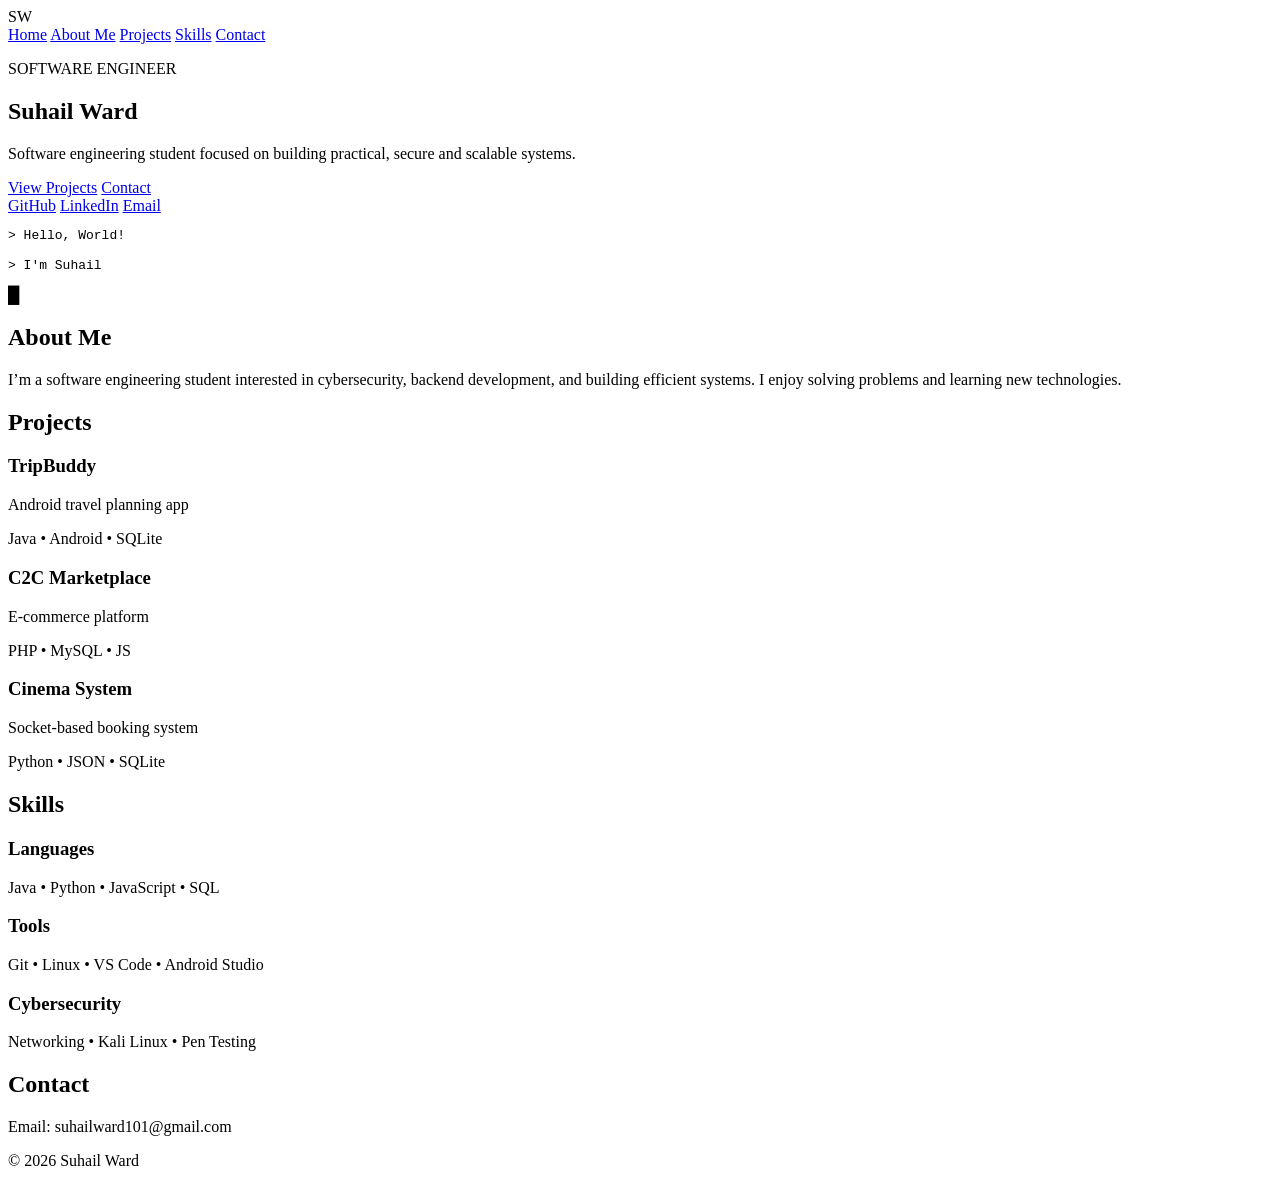
==== index.html @ 3fd97f49 "Fix navigation links and add typing effect Updated navigation links to use relative paths and added " ====
<!DOCTYPE html>
<html lang="en">
<head>
    <meta charset="UTF-8">
    <meta name="viewport" content="width=device-width, initial-scale=1.0">
    <title>Suhail Ward | Portfolio</title>
    <link rel="stylesheet" href="src/styles.css">
</head>

<body>

<header class="nav-container">

    <div class="logo">SW</div>

    <nav class="nav-links">
        <a href="#home">Home</a>
        <a href="about.html">About Me</a>
        <a href="projects.html">Projects</a>
        <a href="#skills">Skills</a>
        <a href="#contact">Contact</a>
    </nav>

</header>

<section id="home" class="hero">
    <div class="hero-text">
        <p class="role">SOFTWARE ENGINEER</p>
        <h1>Suhail Ward</h1>
        <p class="subtitle">
            Software engineering student focused on building practical, secure and scalable systems.
        </p>

        <div class="buttons">
            <a href="projects.html" class="btn primary">View Projects</a>
            <a href="#contact" class="btn">Contact</a>
        </div>

        <div class="social-links">
        <a href="https://github.com/suhailward101">GitHub</a>
        <a href="https://linkedin.com/in/kaden-suhail-ward-49b045384">LinkedIn</a>
        <a href="mailto:suhailward101@gmail.com">Email</a>
      </div>
  </div>

    <div class="hero-card">
    <pre id="terminal"></pre><span class="cursor">█</span>
</div>
</section>

<section id="about" class="section">
    <h2>About Me</h2>
    <p>
        I’m a software engineering student interested in cybersecurity, backend development,
        and building efficient systems. I enjoy solving problems and learning new technologies.
    </p>
</section>

<section id="projects" class="section">
    <h2>Projects</h2>

    <div class="grid">
        <div class="card">
            <h3>TripBuddy</h3>
            <p>Android travel planning app</p>
            <span>Java • Android • SQLite</span>
        </div>

        <div class="card">
            <h3>C2C Marketplace</h3>
            <p>E-commerce platform</p>
            <span>PHP • MySQL • JS</span>
        </div>

        <div class="card">
            <h3>Cinema System</h3>
            <p>Socket-based booking system</p>
            <span>Python • JSON • SQLite</span>
        </div>
    </div>
</section>

<section id="skills" class="section">
    <h2>Skills</h2>

    <div class="skills">
        <div>
            <h3>Languages</h3>
            <p>Java • Python • JavaScript • SQL</p>
        </div>

        <div>
            <h3>Tools</h3>
            <p>Git • Linux • VS Code • Android Studio</p>
        </div>

        <div>
            <h3>Cybersecurity</h3>
            <p>Networking • Kali Linux • Pen Testing</p>
        </div>
    </div>
</section>

<section id="contact" class="section">
    <h2>Contact</h2>
    <p>Email: suhailward101@gmail.com</p>
</section>

<footer>
    <p>© 2026 Suhail Ward</p>
</footer>
<script>
    const text = `> Hello, World!

> I'm Suhail Ward.
> Software Engineering Student.
> Building. Learning. Creating.`;

    const terminal = document.getElementById("terminal");

    let index = 0;

    function typeText() {
        if (index < text.length) {
            terminal.textContent += text.charAt(index);
            index++;
            setTimeout(typeText, 45);
        }
    }

    typeText();
</script>
</body>
</html>
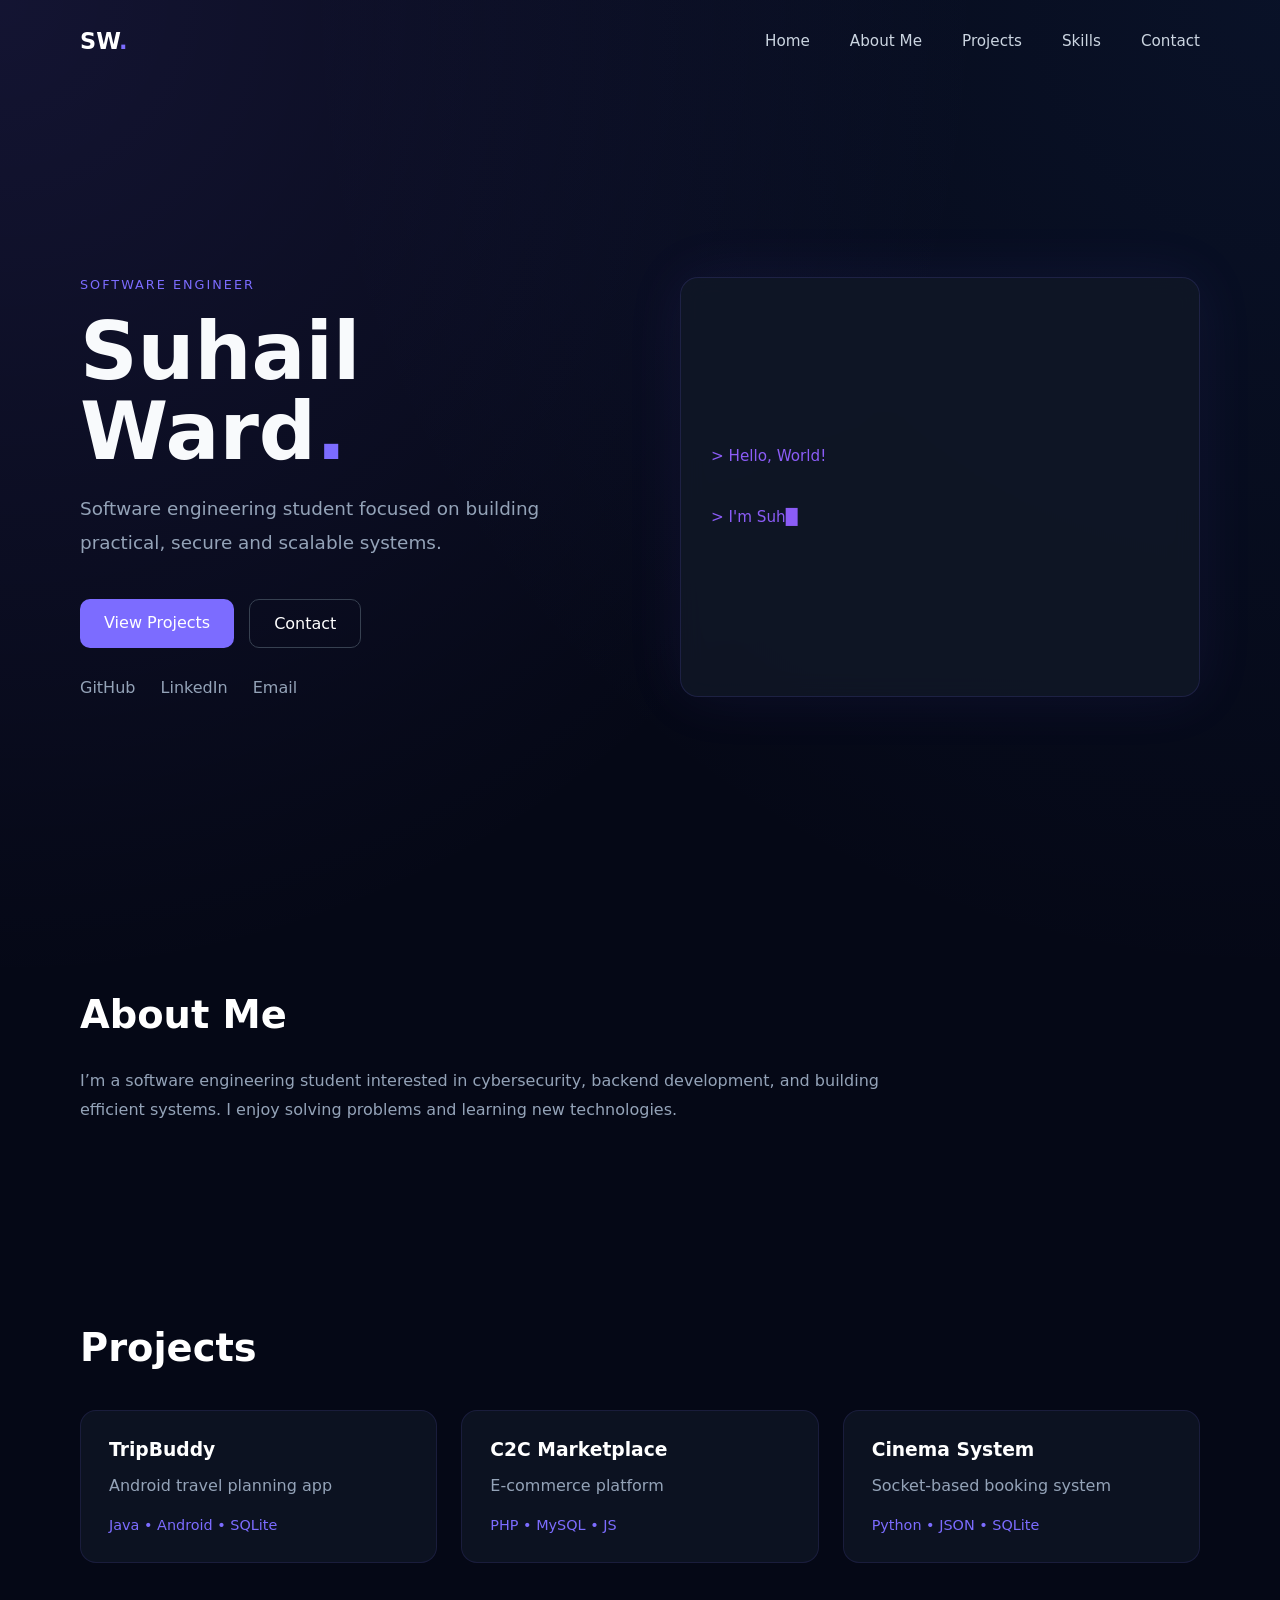
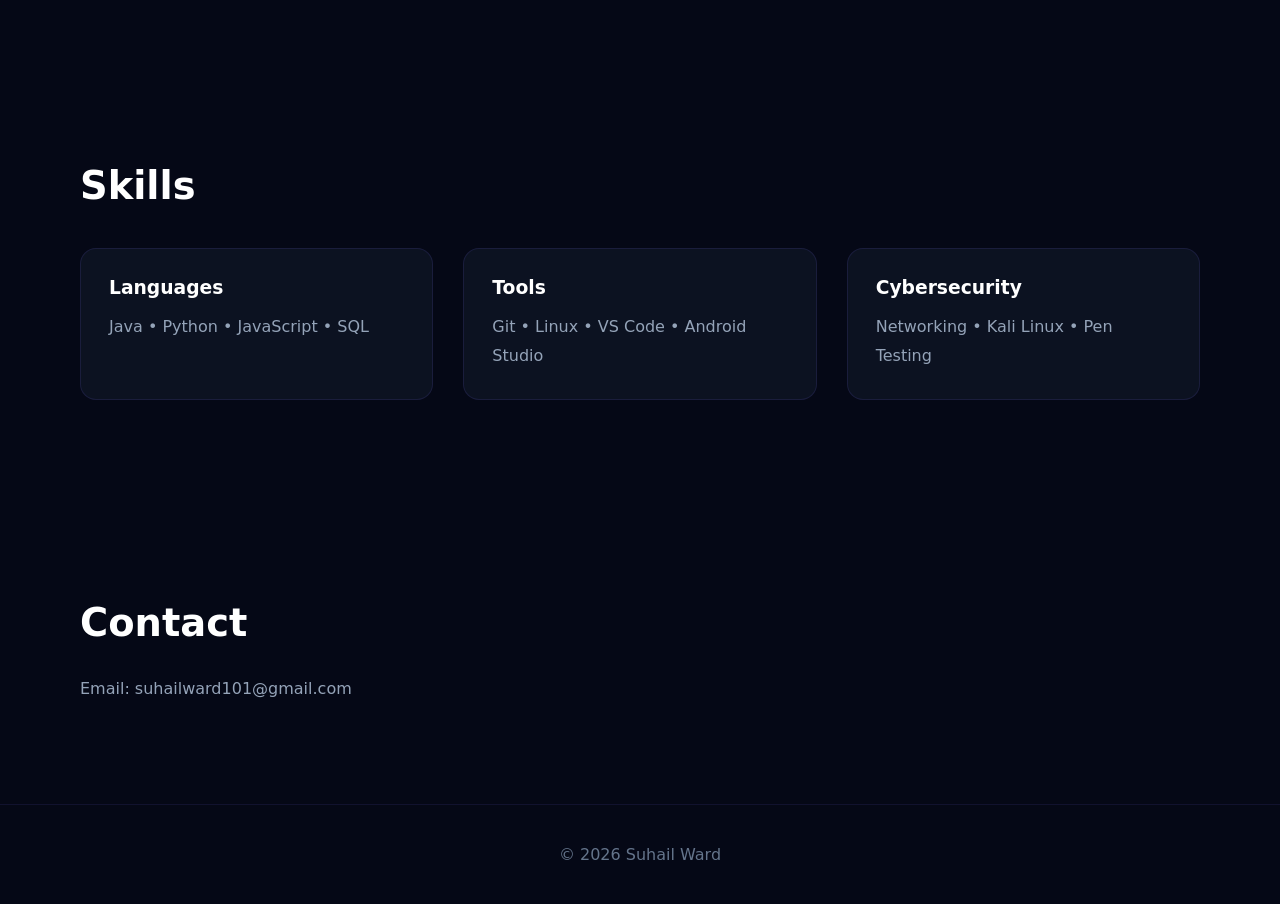
==== commit eac2aec2: "Update terminal text output logic Refactor terminal text output to use an array of lines for better " ====
--- a/index.html
+++ b/index.html
@@ -44,7 +44,7 @@
   </div>
 
     <div class="hero-card">
-    <pre id="terminal"></pre><span class="cursor">█</span>
+    <pre id="terminal"></pre>
 </div>
 </section>
 
@@ -110,21 +110,38 @@
     <p>© 2026 Suhail Ward</p>
 </footer>
 <script>
-    const text = `> Hello, World!
-
-> I'm Suhail Ward.
-> Software Engineering Student.
-> Building. Learning. Creating.`;
+    const lines = [
+        "> Hello, World!",
+        "",
+        "> I'm Suhail Ward.",
+        "> Software Engineering Student.",
+        "> Building. Learning. Creating."
+    ];
 
     const terminal = document.getElementById("terminal");
 
-    let index = 0;
+    let lineIndex = 0;
+    let charIndex = 0;
 
     function typeText() {
-        if (index < text.length) {
-            terminal.textContent += text.charAt(index);
-            index++;
-            setTimeout(typeText, 45);
+
+        if (lineIndex < lines.length) {
+
+            if (charIndex < lines[lineIndex].length) {
+
+                terminal.textContent += lines[lineIndex].charAt(charIndex);
+                charIndex++;
+
+                setTimeout(typeText, 45);
+
+            } else {
+
+                terminal.textContent += "\n";
+                lineIndex++;
+                charIndex = 0;
+
+                setTimeout(typeText, 200);
+            }
         }
     }
 
--- a/src/styles.css
+++ b/src/styles.css
@@ -0,0 +1,591 @@
+* {
+    margin: 0;
+    padding: 0;
+    box-sizing: border-box;
+    font-family: Inter, system-ui, sans-serif;
+}
+
+html {
+    scroll-behavior: smooth;
+}
+
+body {
+    background:
+        radial-gradient(circle at top left, rgba(124,108,255,0.12), transparent 35%),
+        radial-gradient(circle at top right, rgba(59,130,246,0.08), transparent 35%),
+        #050816;
+    color: #f8fafc;
+    min-height: 100vh;
+}
+
+.nav-container {
+    max-width: 1200px;
+    margin: 0 auto;
+    padding: 28px 40px;
+    display: flex;
+    justify-content: space-between;
+    align-items: center;
+}
+
+.logo {
+    font-size: 1.4rem;
+    font-weight: 700;
+    color: #ffffff;
+}
+
+.logo::after {
+    content: ".";
+    color: #7c6cff;
+}
+
+.nav-links {
+    display: flex;
+    gap: 40px;
+}
+
+.nav-links a {
+    text-decoration: none;
+    color: #cbd5e1;
+    font-size: 0.95rem;
+    transition: 0.3s ease;
+}
+
+.nav-links a:hover {
+    color: #7c6cff;
+}
+
+.hero {
+    max-width: 1200px;
+    margin: 0 auto;
+    min-height: 90vh;
+    display: grid;
+    grid-template-columns: 1fr 1fr;
+    gap: 80px;
+    align-items: center;
+    padding: 0 40px;
+}
+
+.hero-text h1 {
+    font-size: 5rem;
+    font-weight: 700;
+    line-height: 1;
+    margin: 20px 0;
+}
+
+.hero-text h1::after {
+    content: ".";
+    color: #7c6cff;
+}
+
+.role {
+    color: #7c6cff;
+    font-size: 0.8rem;
+    letter-spacing: 2px;
+    text-transform: uppercase;
+    margin-bottom: 10px;
+}
+
+.subtitle {
+    color: #94a3b8;
+    font-size: 1.15rem;
+    line-height: 1.8;
+    max-width: 550px;
+}
+
+.buttons {
+    margin-top: 40px;
+    display: flex;
+    gap: 15px;
+}
+
+.btn {
+    padding: 14px 24px;
+    border-radius: 10px;
+    text-decoration: none;
+    transition: 0.3s ease;
+    font-weight: 500;
+}
+
+.btn.primary {
+    background: #7c6cff;
+    color: white;
+}
+
+.btn.primary:hover {
+    transform: translateY(-3px);
+    box-shadow: 0 10px 25px rgba(124,108,255,0.3);
+}
+
+.btn:not(.primary) {
+    border: 1px solid #374151;
+    color: white;
+}
+
+.btn:not(.primary):hover {
+    background: #111827;
+}
+
+.hero-card {
+    background: rgba(17,24,39,0.8);
+    border: 1px solid rgba(124,108,255,0.15);
+    border-radius: 18px;
+    padding: 30px;
+    backdrop-filter: blur(12px);
+    box-shadow: 0 0 60px rgba(124,108,255,0.08);
+    min-height: 420px;
+    display: flex;
+    align-items: center;
+}
+
+.hero-card pre {
+    color: #8b5cf6;
+    line-height: 2;
+    font-size: 0.95rem;
+    white-space: pre-wrap;
+}
+
+.section {
+    max-width: 1200px;
+    margin: 0 auto;
+    padding: 100px 40px;
+}
+
+.section h2 {
+    font-size: 2.4rem;
+    margin-bottom: 30px;
+    color: #ffffff;
+}
+
+.section p {
+    color: #94a3b8;
+    line-height: 1.8;
+    max-width: 800px;
+}
+
+.grid {
+    display: grid;
+    grid-template-columns: repeat(auto-fit, minmax(320px, 1fr));
+    gap: 24px;
+    margin-top: 40px;
+}
+
+.card {
+    background: rgba(17,24,39,0.7);
+    border: 1px solid rgba(124,108,255,0.12);
+    border-radius: 16px;
+    padding: 28px;
+    transition: 0.3s ease;
+}
+
+.card:hover {
+    transform: translateY(-6px);
+    border-color: rgba(124,108,255,0.35);
+    box-shadow: 0 15px 40px rgba(0,0,0,0.3);
+}
+
+.card h3 {
+    margin-bottom: 12px;
+    color: #ffffff;
+}
+
+.card p {
+    margin-bottom: 15px;
+    color: #94a3b8;
+}
+
+.card span {
+    color: #7c6cff;
+    font-size: 0.9rem;
+}
+
+.skills {
+    display: grid;
+    grid-template-columns: repeat(auto-fit, minmax(280px, 1fr));
+    gap: 30px;
+    margin-top: 40px;
+}
+
+.skills div {
+    background: rgba(17,24,39,0.7);
+    border: 1px solid rgba(124,108,255,0.12);
+    border-radius: 16px;
+    padding: 28px;
+}
+
+.skills h3 {
+    margin-bottom: 15px;
+    color: #ffffff;
+}
+
+.skills p {
+    color: #94a3b8;
+}
+
+.social-links {
+    margin-top: 30px;
+}
+
+.social-links a {
+    color: #94a3b8;
+    text-decoration: none;
+    margin-right: 20px;
+    transition: 0.3s ease;
+}
+
+.social-links a:hover {
+    color: #7c6cff;
+}
+
+footer {
+    text-align: center;
+    padding: 40px;
+    border-top: 1px solid rgba(124,108,255,0.1);
+    color: #64748b;
+}
+
+@media (max-width: 900px) {
+    .hero {
+        grid-template-columns: 1fr;
+        text-align: center;
+        gap: 50px;
+        padding-top: 60px;
+    }
+
+    .hero-text h1 {
+        font-size: 3.5rem;
+    }
+
+    .subtitle {
+        margin: 0 auto;
+    }
+
+    .buttons {
+        justify-content: center;
+    }
+
+    .nav-container {
+        flex-direction: column;
+        gap: 20px;
+    }
+
+    .nav-links {
+        flex-wrap: wrap;
+        justify-content: center;
+        gap: 20px;
+    }
+}
+
+@media (max-width: 600px) {
+    .hero-text h1 {
+        font-size: 2.8rem;
+    }
+
+    .section {
+        padding: 80px 20px;
+    }
+
+    .hero {
+        padding: 40px 20px;
+    }
+
+    .nav-container {
+        padding: 24px 20px;
+    }
+
+    .grid {
+        grid-template-columns: 1fr;
+    }
+}
+
+.logo a {
+    color: inherit;
+    text-decoration: none;
+}
+
+.projects-page {
+    min-height: calc(100vh - 160px);
+    padding-top: 80px;
+}
+
+.projects-page h1 {
+    font-size: 4rem;
+    margin: 15px 0 20px;
+    color: #ffffff;
+}
+
+.projects-intro {
+    font-size: 1.1rem;
+    max-width: 650px;
+    margin-bottom: 50px;
+}
+
+.project-link {
+    display: inline-block;
+    margin-top: 25px;
+    color: #a78bfa;
+    text-decoration: none;
+    font-weight: 500;
+    transition: 0.3s ease;
+}
+
+.project-link:hover {
+    color: #ffffff;
+    transform: translateX(5px);
+}
+
+@media (max-width: 600px) {
+    .projects-page h1 {
+        font-size: 2.8rem;
+    }
+}
+
+.logo a {
+    color: inherit;
+    text-decoration: none;
+}
+
+.projects-page {
+    min-height: calc(100vh - 160px);
+    padding-top: 100px;
+    padding-bottom: 120px;
+}
+
+.projects-header {
+    max-width: 700px;
+    margin-bottom: 60px;
+}
+
+.projects-header h1 {
+    font-size: 4.5rem;
+    font-weight: 700;
+    line-height: 1;
+    margin: 18px 0 24px;
+    color: #ffffff;
+}
+
+.projects-header h1::after {
+    content: ".";
+    color: #7c6cff;
+}
+
+.projects-intro {
+    font-size: 1.1rem;
+    line-height: 1.8;
+    color: #94a3b8;
+}
+
+.project-card {
+    position: relative;
+    min-height: 320px;
+    display: flex;
+    flex-direction: column;
+}
+
+.project-number {
+    color: #7c6cff;
+    font-size: 0.8rem;
+    font-weight: 600;
+    letter-spacing: 2px;
+    margin-bottom: 35px;
+}
+
+.project-card h3 {
+    font-size: 1.5rem;
+    margin-bottom: 15px;
+}
+
+.project-card p {
+    flex-grow: 1;
+    margin-bottom: 20px;
+}
+
+.project-link {
+    display: inline-block;
+    width: fit-content;
+    margin-top: 28px;
+    color: #ffffff;
+    text-decoration: none;
+    font-size: 0.9rem;
+    font-weight: 500;
+    transition: 0.3s ease;
+}
+
+.project-link:hover {
+    color: #7c6cff;
+    transform: translateX(6px);
+}
+
+@media (max-width: 900px) {
+    .projects-page {
+        padding-top: 70px;
+    }
+
+    .projects-header h1 {
+        font-size: 3.5rem;
+    }
+}
+
+@media (max-width: 600px) {
+    .projects-page {
+        padding-top: 50px;
+    }
+
+    .projects-header h1 {
+        font-size: 2.8rem;
+    }
+
+    .projects-header {
+        margin-bottom: 40px;
+    }
+}
+
+.project-detail-page {
+    padding-top: 80px;
+    padding-bottom: 100px;
+}
+
+.back-link {
+    display: inline-block;
+    color: #94a3b8;
+    text-decoration: none;
+    font-size: 0.9rem;
+    margin-bottom: 60px;
+    transition: color 0.2s ease;
+}
+
+.back-link:hover {
+    color: #8b5cf6;
+}
+
+.project-detail-header {
+    max-width: 800px;
+    margin-bottom: 70px;
+}
+
+.project-detail-header h1 {
+    font-size: 4rem;
+    color: #ffffff;
+    margin: 15px 0 20px;
+    line-height: 1.1;
+}
+
+.project-summary {
+    max-width: 650px;
+    color: #94a3b8;
+    font-size: 1.1rem;
+    line-height: 1.8;
+}
+
+.project-detail-content {
+    display: grid;
+    grid-template-columns: 1fr 1fr;
+    gap: 70px;
+    align-items: start;
+}
+
+.project-detail-section {
+    margin-bottom: 50px;
+}
+
+.project-detail-section h2 {
+    color: #ffffff;
+    font-size: 1.3rem;
+    margin-bottom: 18px;
+}
+
+.project-detail-section p {
+    color: #94a3b8;
+    line-height: 1.8;
+    margin-bottom: 15px;
+}
+
+.tech-list {
+    display: flex;
+    flex-wrap: wrap;
+    gap: 10px;
+}
+
+.tech-list span {
+    padding: 8px 14px;
+    border: 1px solid #334155;
+    border-radius: 20px;
+    color: #cbd5e1;
+    font-size: 0.85rem;
+}
+
+.project-visual {
+    position: sticky;
+    top: 100px;
+}
+
+.visual-label {
+    color: #8b5cf6;
+    font-size: 0.75rem;
+    letter-spacing: 2px;
+    margin-bottom: 15px;
+}
+
+.project-image {
+    width: 100%;
+    border-radius: 12px;
+    border: 1px solid #1f2937;
+    display: block;
+}
+
+@media (max-width: 900px) {
+    .project-detail-content {
+        grid-template-columns: 1fr;
+        gap: 50px;
+    }
+
+    .project-visual {
+        position: static;
+    }
+
+    .project-detail-header h1 {
+        font-size: 3rem;
+    }
+}
+
+@media (max-width: 600px) {
+    .project-detail-page {
+        padding-top: 50px;
+    }
+
+    .project-detail-header h1 {
+        font-size: 2.5rem;
+    }
+
+    .back-link {
+        margin-bottom: 40px;
+    }
+}
+
+.cursor {
+    animation: blink 1s infinite;
+}
+
+@keyframes blink {
+    0%, 50% {
+        opacity: 1;
+    }
+
+    51%, 100% {
+        opacity: 0;
+    }
+}
+
+#terminal::after {
+    content: "█";
+    animation: blink 1s infinite;
+}
+
+@keyframes blink {
+    0%, 50% {
+        opacity: 1;
+    }
+
+    51%, 100% {
+        opacity: 0;
+    }
+}
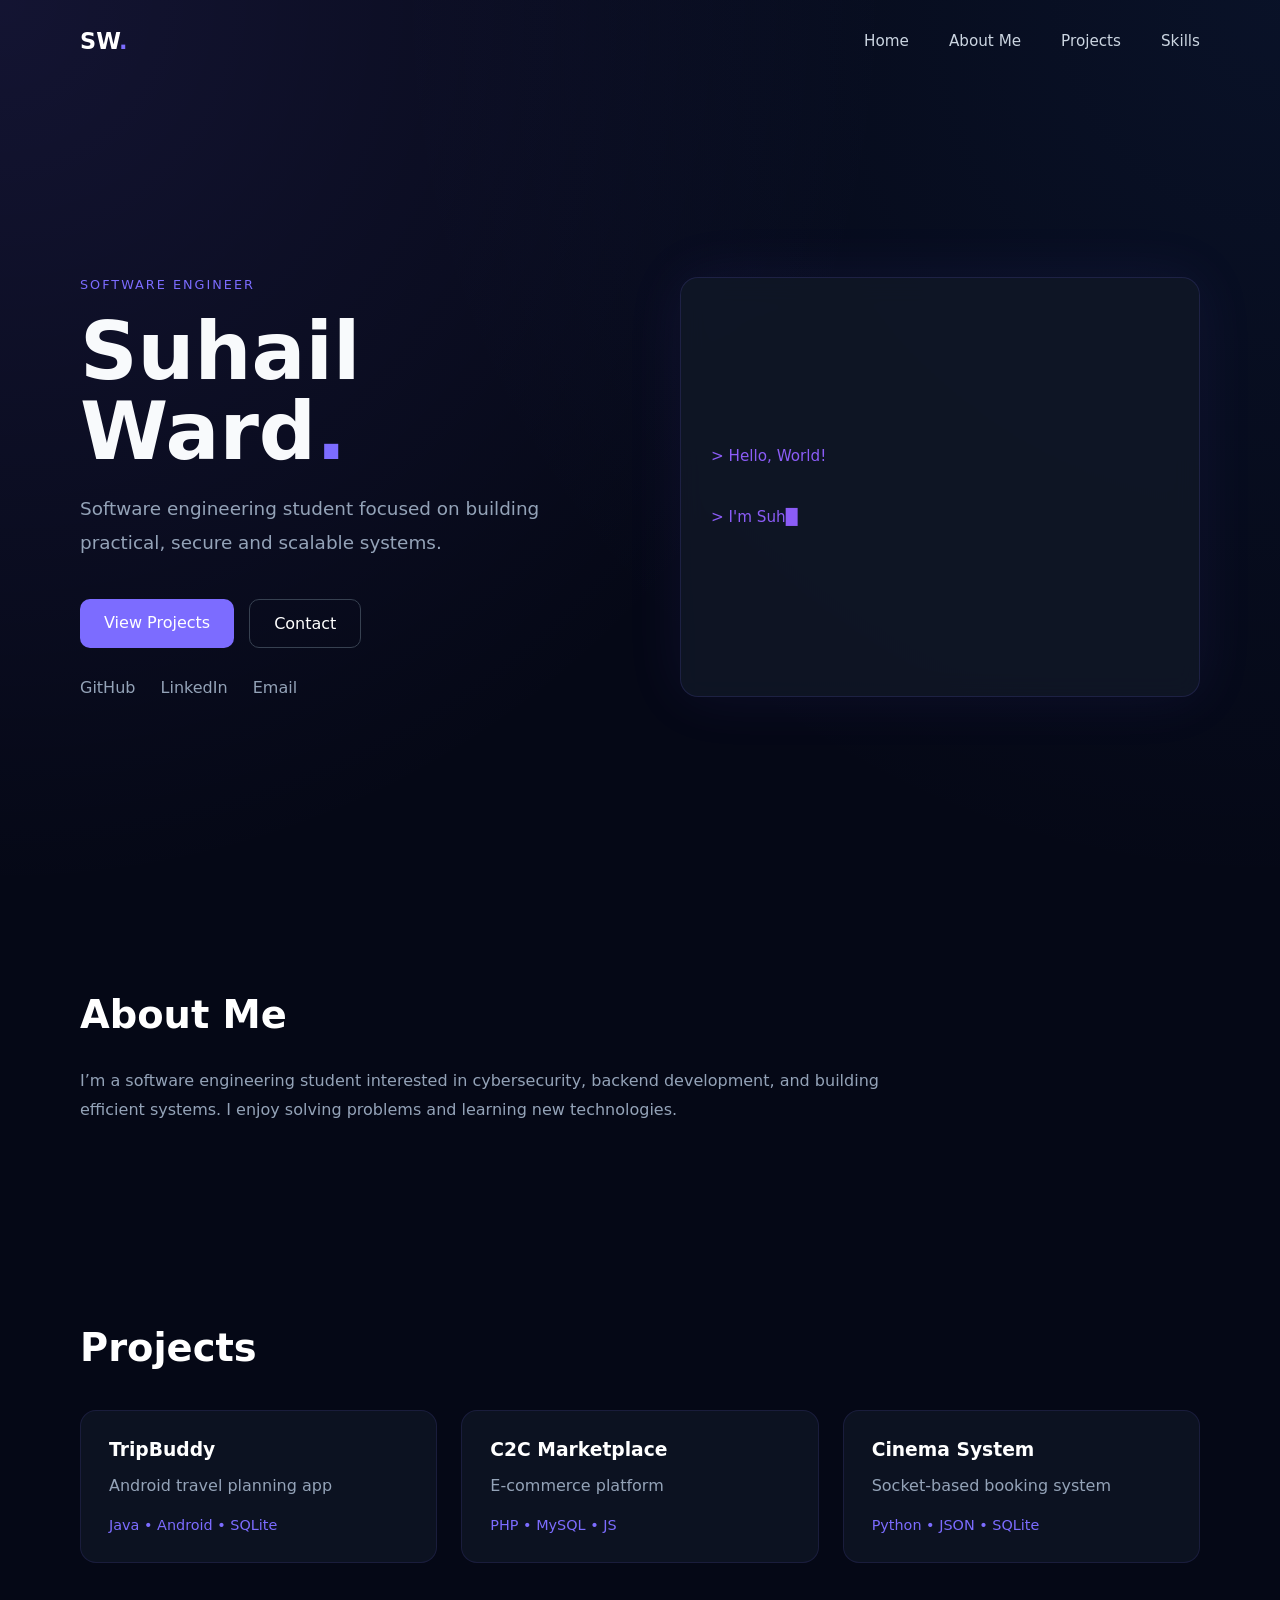
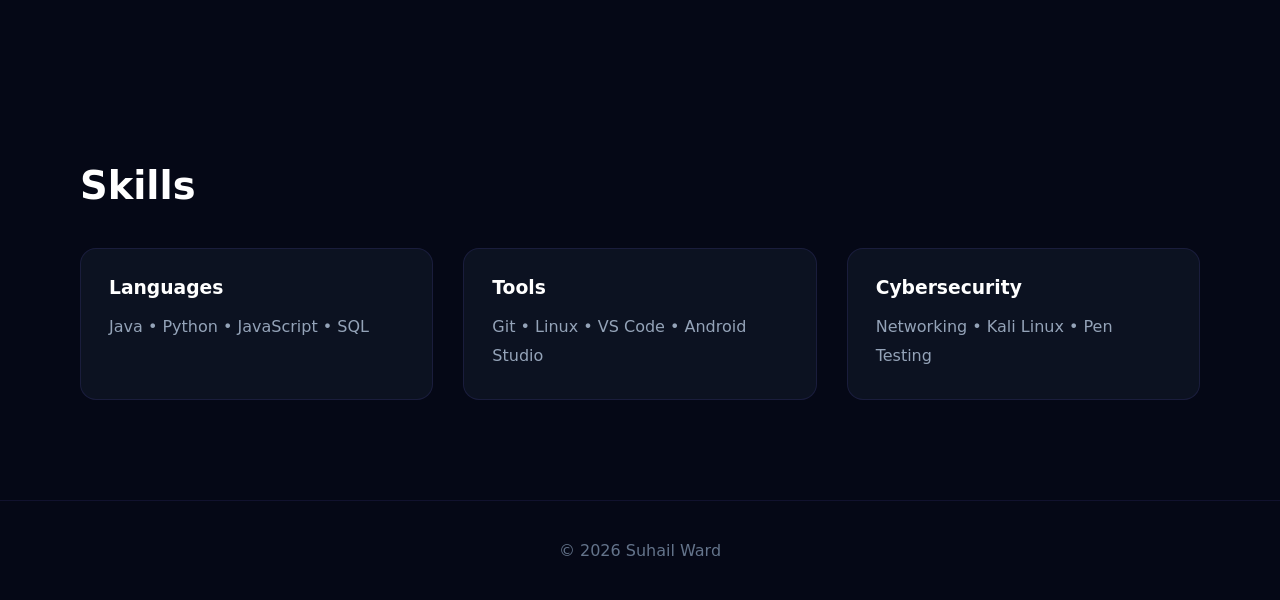
==== commit bf66ea58: "Remove contact section from index.html Removed the contact section and its link from the navigation." ====
--- a/index.html
+++ b/index.html
@@ -18,7 +18,6 @@
         <a href="about.html">About Me</a>
         <a href="projects.html">Projects</a>
         <a href="#skills">Skills</a>
-        <a href="#contact">Contact</a>
     </nav>
 
 </header>
@@ -101,11 +100,6 @@
     </div>
 </section>
 
-<section id="contact" class="section">
-    <h2>Contact</h2>
-    <p>Email: suhailward101@gmail.com</p>
-</section>
-
 <footer>
     <p>© 2026 Suhail Ward</p>
 </footer>
--- a/src/styles.css
+++ b/src/styles.css
@@ -561,7 +561,8 @@
     }
 }
 
-.cursor {
+#terminal::after {
+    content: "█";
     animation: blink 1s infinite;
 }
 
@@ -575,17 +576,111 @@
     }
 }
 
-#terminal::after {
-    content: "█";
-    animation: blink 1s infinite;
-}
-
-@keyframes blink {
-    0%, 50% {
-        opacity: 1;
-    }
-
-    51%, 100% {
-        opacity: 0;
-    }
-}
+.about-page {
+max-width: 1100px;
+margin: 0 auto;
+}
+
+.about-header {
+max-width: 750px;
+margin-bottom: 70px;
+}
+
+.about-header h1 {
+margin-bottom: 20px;
+}
+
+.about-intro {
+font-size: 1.15rem;
+line-height: 1.8;
+color: #aeb7c6;
+max-width: 700px;
+}
+
+.about-content {
+max-width: 900px;
+}
+
+.about-section {
+margin-bottom: 80px;
+}
+
+.about-section h2 {
+margin-bottom: 25px;
+}
+
+.about-section p {
+line-height: 1.8;
+color: #aeb7c6;
+margin-bottom: 20px;
+}
+
+.experience-item {
+border-left: 2px solid #2b3445;
+padding-left: 30px;
+margin-top: 30px;
+}
+
+.experience-item h3 {
+margin-bottom: 10px;
+}
+
+.experience-meta {
+font-size: 0.9rem;
+color: #7f8a9d;
+line-height: 1.7;
+margin-bottom: 25px;
+}
+
+.experience-item ul {
+padding-left: 20px;
+}
+
+.experience-item li {
+color: #aeb7c6;
+line-height: 1.8;
+margin-bottom: 12px;
+}
+
+.about-grid {
+display: grid;
+grid-template-columns: repeat(3, 1fr);
+gap: 25px;
+margin-top: 30px;
+}
+
+.about-grid .card {
+height: 100%;
+}
+
+.about-grid .card h3 {
+margin-bottom: 15px;
+}
+
+.about-grid .card p {
+margin-bottom: 0;
+}
+
+@media (max-width: 768px) {
+
+.about-header {
+    margin-bottom: 50px;
+}
+
+.about-intro {
+    font-size: 1rem;
+}
+
+.about-section {
+    margin-bottom: 60px;
+}
+
+.about-grid {
+    grid-template-columns: 1fr;
+}
+
+.experience-item {
+    padding-left: 20px;
+}
+
+}
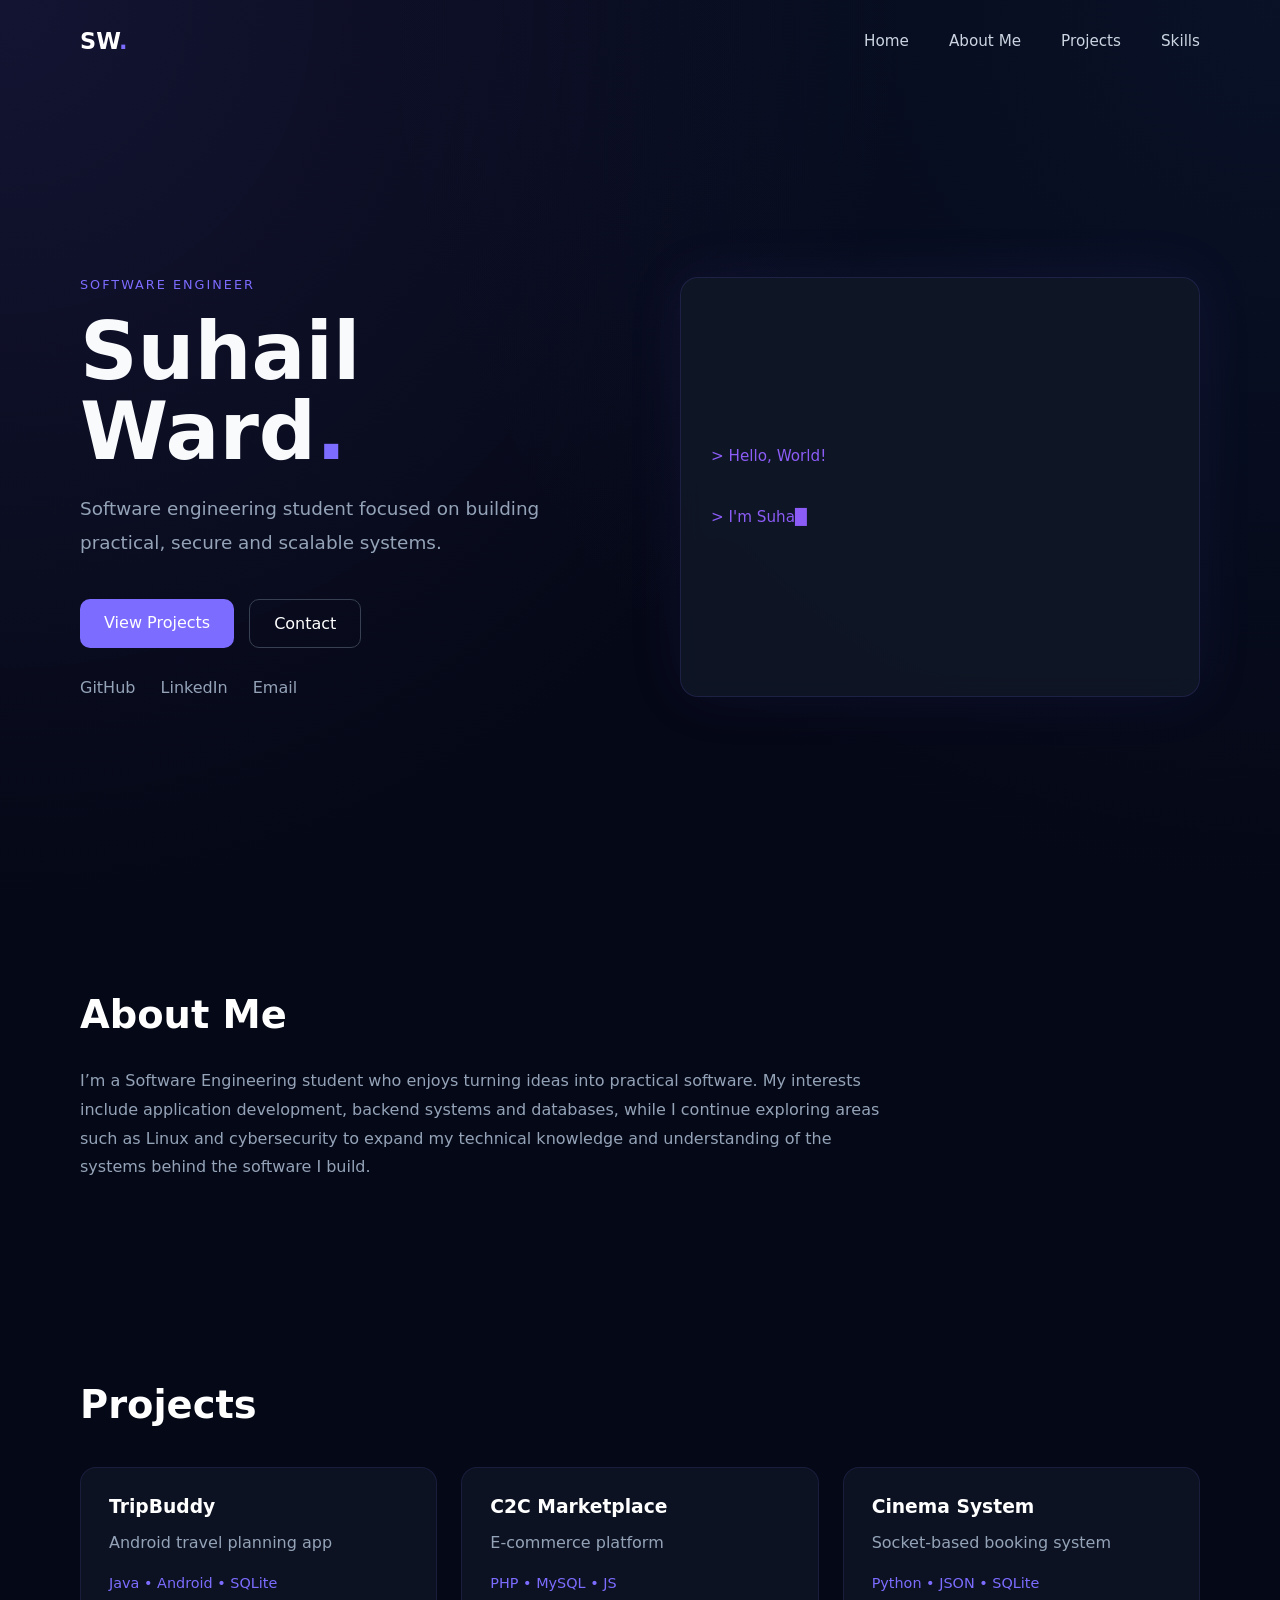
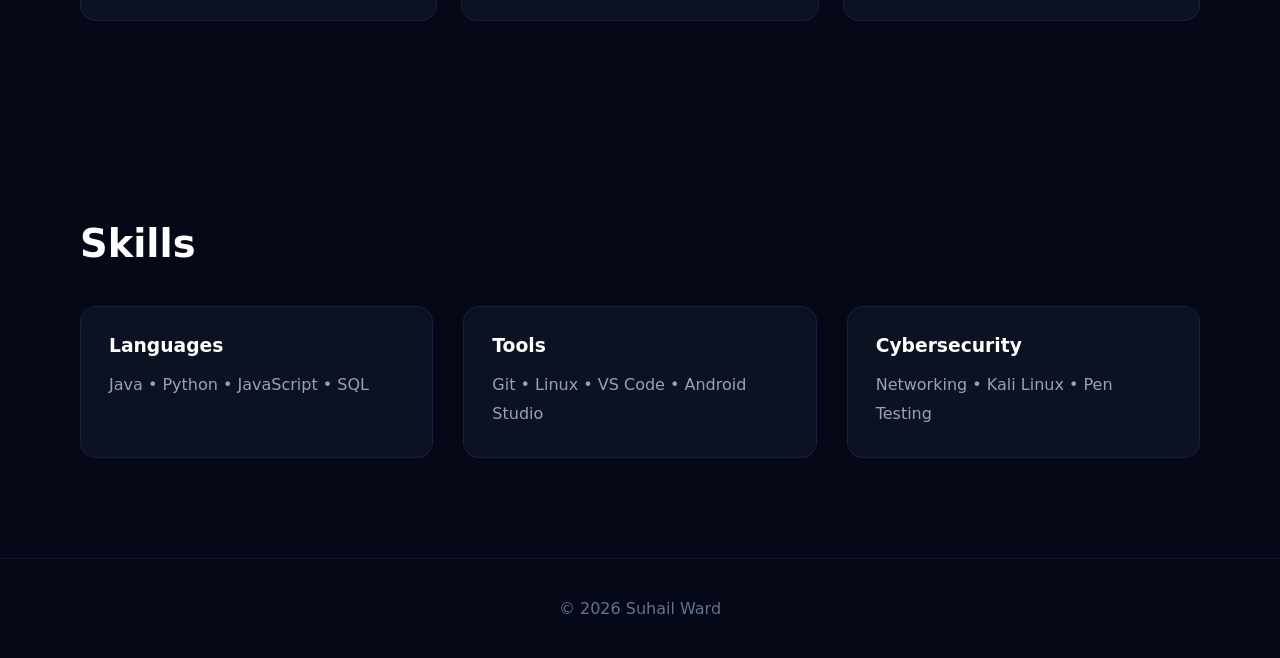
==== commit d3bf6423: "Revise 'About Me' section for clarity and detail Updated the 'About Me' section to reflect a broader" ====
--- a/index.html
+++ b/index.html
@@ -50,8 +50,10 @@
 <section id="about" class="section">
     <h2>About Me</h2>
     <p>
-        I’m a software engineering student interested in cybersecurity, backend development,
-        and building efficient systems. I enjoy solving problems and learning new technologies.
+        I’m a Software Engineering student who enjoys turning ideas into practical software. 
+        My interests include application development, backend systems and databases, while I continue 
+        exploring areas such as Linux and cybersecurity to expand my technical knowledge and understanding 
+        of the systems behind the software I build.
     </p>
 </section>
 
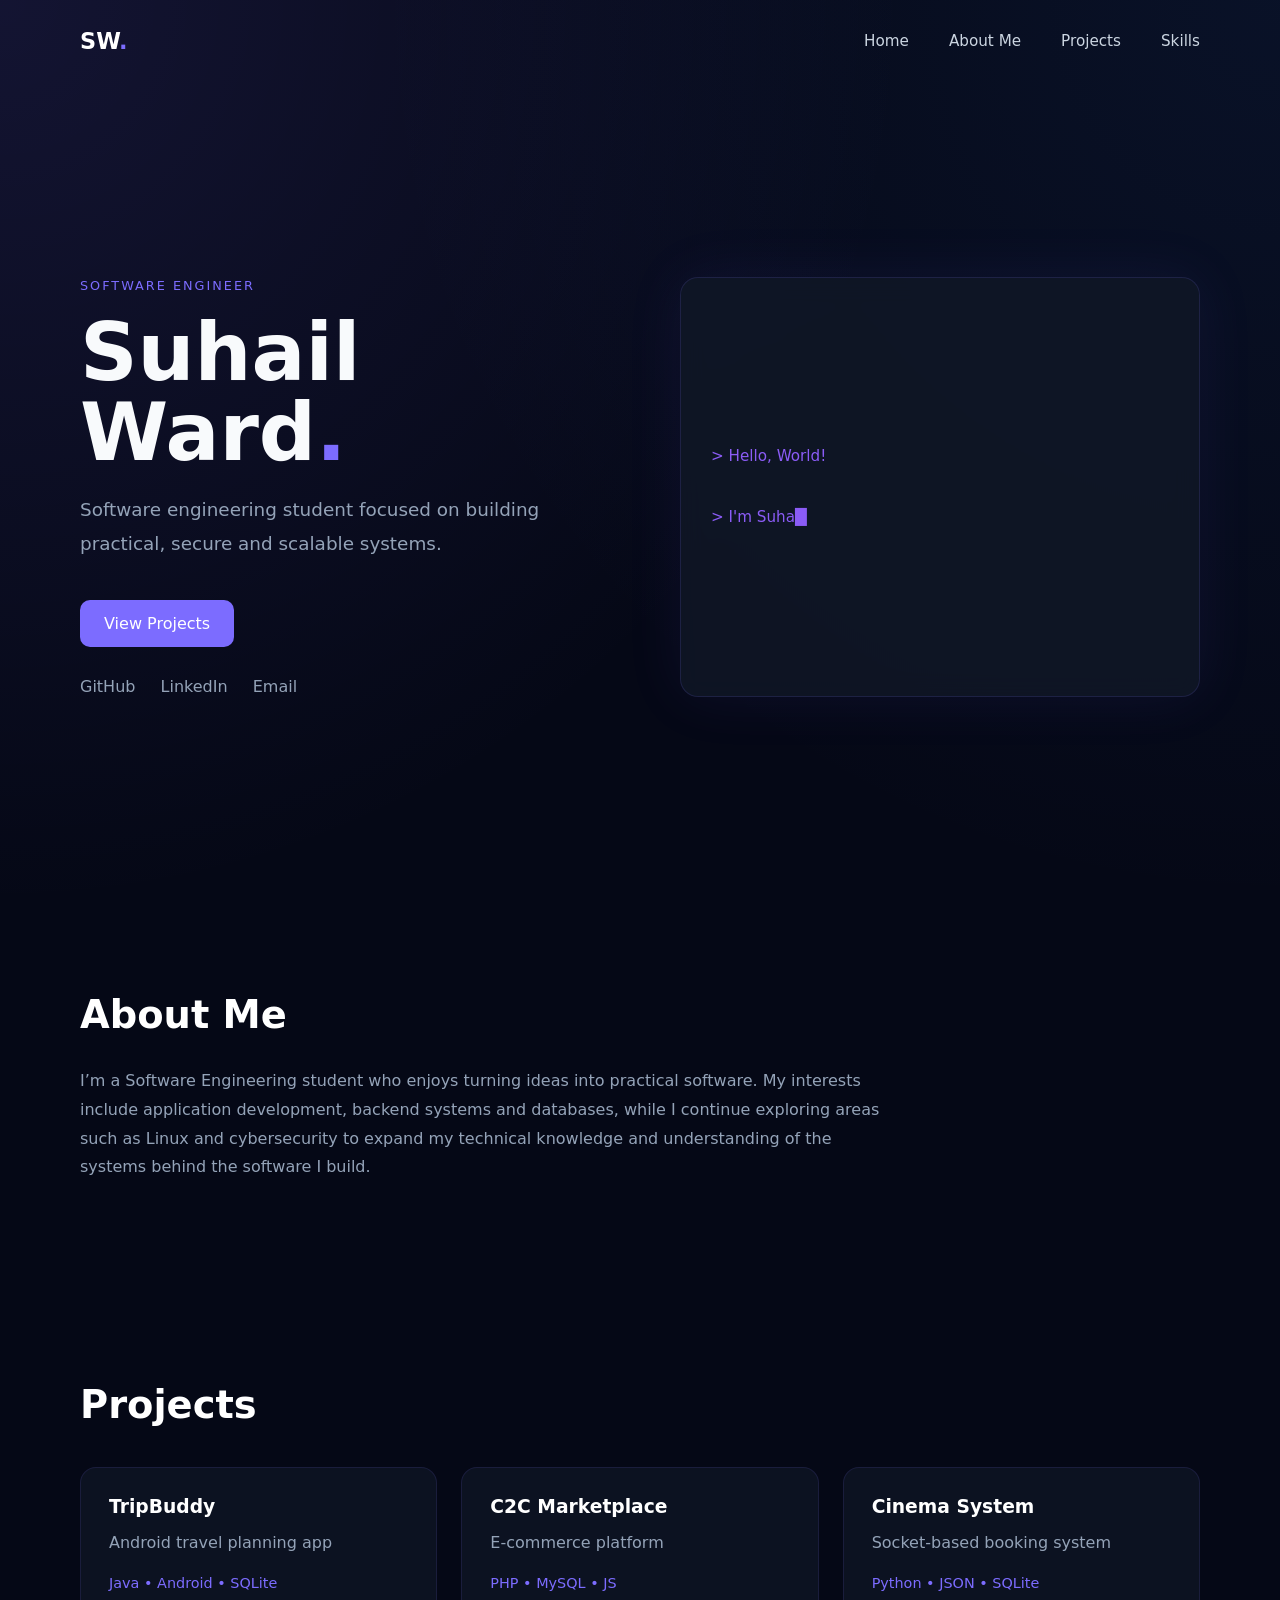
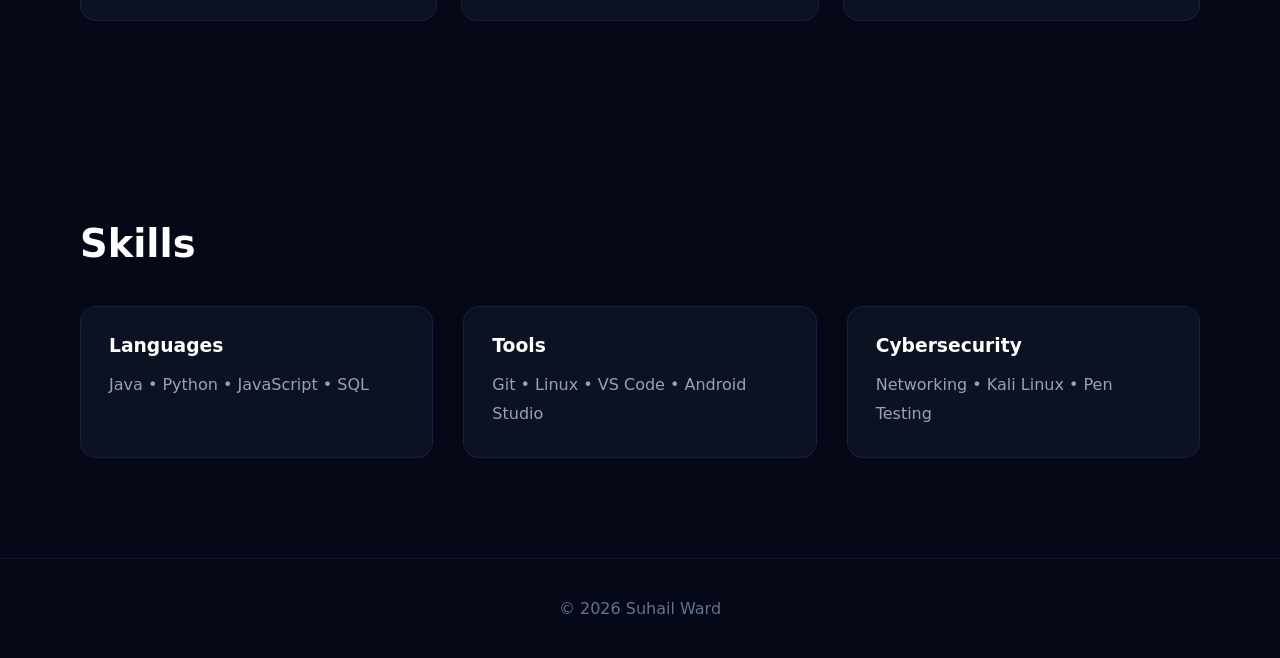
==== commit ab1c35ea: "Remove contact link from index.html Removed the contact link from the buttons section." ====
--- a/index.html
+++ b/index.html
@@ -32,7 +32,6 @@
 
         <div class="buttons">
             <a href="projects.html" class="btn primary">View Projects</a>
-            <a href="#contact" class="btn">Contact</a>
         </div>
 
         <div class="social-links">
